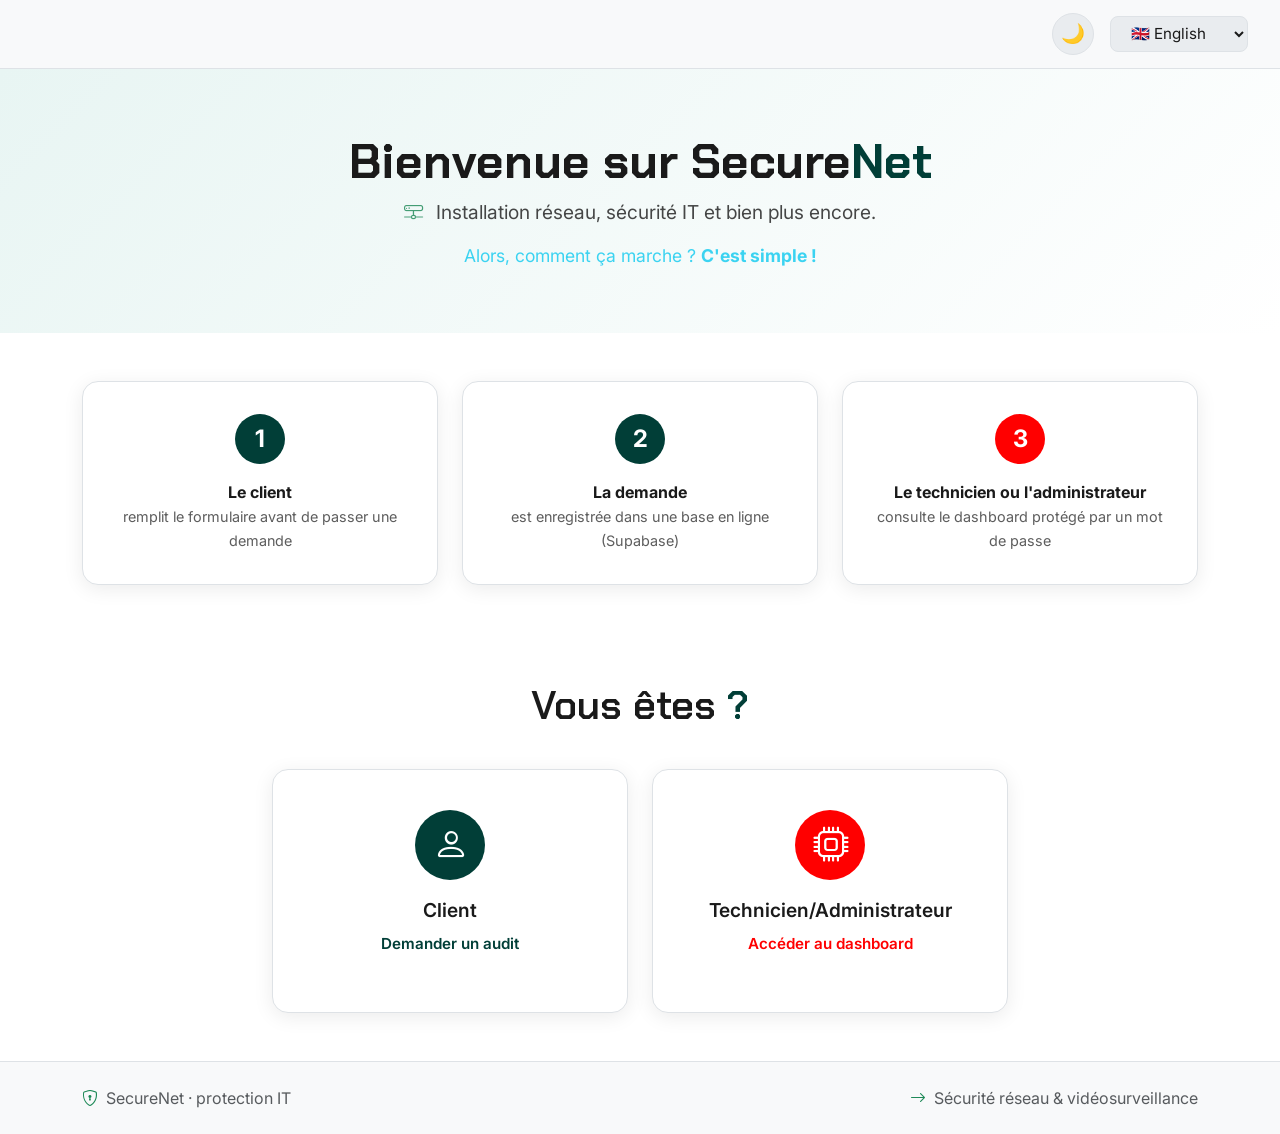
==== accueil.html @ b7173451 "Add files via upload" ====
<!DOCTYPE html>
<html lang="fr">
<head>
    <meta charset="UTF-8">
    <meta name="viewport" content="width=device-width, initial-scale=1.0">
    
    <!-- Bootstrap -->
    <link href="https://cdn.jsdelivr.net/npm/bootstrap@5.3.3/dist/css/bootstrap.min.css" rel="stylesheet">
    <link rel="stylesheet" href="https://cdn.jsdelivr.net/npm/bootstrap-icons@1.11.3/font/bootstrap-icons.css">
    <script src="https://cdn.jsdelivr.net/npm/bootstrap@5.3.3/dist/js/bootstrap.bundle.min.js" defer></script>
    
    <!-- Google Fonts -->
    <link href="https://fonts.googleapis.com/css2?family=Chakra+Petch:wght@500;600;700&family=Inter:wght@400;500;600&display=swap" rel="stylesheet">
    
    <!-- Votre CSS -->
    <link rel="stylesheet" href="accueil.css">
    
    <title>SecureNet · Accueil</title>
</head>
<body>

<div class="container-fluid px-0">

    <!-- ===== EN-TÊTE AVEC LES BOUTONS ===== -->
    <header>
        <div class="header-controls">
            <!-- Bouton Jour/Nuit -->
            <button id="theme-toggle" aria-label="Basculer le mode sombre">
                🌙
            </button>

            <!-- Sélecteur de langue -->
            <select id="language-selector">
                <option value="fr">🇫🇷 Français</option>
                <option value="en">🇬🇧 English</option>
            </select>
        </div>
    </header>

    <!-- ===== HERO SECTION ===== -->
    <div class="hero-section">
        <div class="container">
            <h1 class="hero-title">
                Bienvenue sur Secure<span class="highlight">Net</span>
            </h1>
            <p class="hero-sub">
                <i class="bi bi-hdd-network me-2 text-success"></i>
                <span data-i18n="subtitle">Installation réseau, sécurité IT et bien plus encore.</span>
            </p>
            <p class="hero-sub text-info" style="font-size:1.1rem; margin-top:0.25rem;">
                <span data-i18n="how_it_works">Alors, comment ça marche ?</span> <strong data-i18n="simple">C'est simple !</strong>
            </p>
        </div>
    </div>

    <!-- ===== ÉTAPES ===== -->
    <div class="steps-section">
        <div class="container">
            <div class="row g-4 justify-content-center">

                <!-- Étape 1 - VERT -->
                <div class="col-md-4">
                    <div class="step-card">
                        <div class="step-number green">1</div>
                        <p class="step-text">
                            <strong data-i18n="step1_title">Le client</strong><br>
                            <span class="muted" data-i18n="step1_desc">remplit le formulaire avant de passer une demande</span>
                        </p>
                    </div>
                </div>

                <!-- Étape 2 - VERT -->
                <div class="col-md-4">
                    <div class="step-card">
                        <div class="step-number green">2</div>
                        <p class="step-text">
                            <strong data-i18n="step2_title">La demande</strong><br>
                            <span class="muted" data-i18n="step2_desc">est enregistrée dans une base en ligne (Supabase)</span>
                        </p>
                    </div>
                </div>

                <!-- Étape 3 - ROUGE -->
                <div class="col-md-4">
                    <div class="step-card">
                        <div class="step-number red">3</div>
                        <p class="step-text">
                            <strong data-i18n="step3_title">Le technicien ou l'administrateur</strong><br>
                            <span class="muted" data-i18n="step3_desc">consulte le dashboard protégé par un mot de passe</span>
                        </p>
                    </div>
                </div>

            </div>
        </div>
    </div>

    <!-- ===== VOUS ÊTES ? ===== -->
    <div class="role-section">
        <div class="container">
            <h2 class="role-title">
                <span data-i18n="you_are">Vous êtes</span> <span class="highlight">?</span>
            </h2>

            <div class="row g-4 justify-content-center">

                <!-- CLIENT - VERT -->
                <div class="col-md-5 col-lg-4">
                    <a href="index.html" class="role-card text-decoration-none">
                        <div class="icon-circle green">
                            <i class="bi bi-person"></i>
                        </div>
                        <div class="role-name" data-i18n="client">Client</div>
                        <p class="role-desc">
                            <span class="highlight" data-i18n="ask_audit">Demander un audit</span>
                        </p>
                    </a>
                </div>

                <!-- TECHNICIEN - ROUGE -->
                <div class="col-md-5 col-lg-4">
                    <a href="connexionadmin.html" class="role-card text-decoration-none" id="btnTech">
                        <div class="icon-circle red">
                            <i class="bi bi-cpu"></i>
                        </div>
                        <div class="role-name" data-i18n="tech">Technicien/Administrateur</div>
                        <p class="role-desc">
                            <span class="highlight-red" data-i18n="access_dashboard">Accéder au dashboard</span>
                        </p>
                    </a>
                </div>

            </div>
        </div>
    </div>

    <!-- ===== FOOTER ===== -->
    <div class="footer-bar">
        <div class="container">
            <div class="row align-items-center">
                <div class="col-md-6 text-center text-md-start text-muted">
                    <i class="bi bi-shield-lock me-1 text-success"></i>
                    <span data-i18n="footer_left">SecureNet · protection IT</span>
                </div>
                <div class="col-md-6 text-center text-md-end text-muted">
                    <i class="bi bi-arrow-right me-1 text-success"></i>
                    <span data-i18n="footer_right">Sécurité réseau &amp; vidéosurveillance</span>
                </div>
            </div>
        </div>
    </div>

</div>

<!-- ===== JAVASCRIPT ===== -->
<script src="accueil.js"></script>

</body>
</html>
---- accueil.css ----
/* ============================================
   VARIABLES
   ============================================ */
:root {
    /* Couleurs principales */
    --bg-color: #ffffff;
    --text-color: #1a1a1a;
    --header-bg: #f8f9fa;
    --border-color: #dee2e6;
    --card-bg: #ffffff;
    
    /* Couleur VERT #013e37 */
    --green-color: #013e37;
    --green-hover: #015a4f;
    --green-light: #e8f5f3;
    
    /* Couleur ROUGE */
    --red-color: red;
    --red-hover: red;
    --red-light: #fde8ea;
    
    /* Boutons */
    --btn-bg: #e9ecef;
    --btn-hover: #dee2e6;
    
    /* Ombres */
    --shadow: 0 4px 20px rgba(0,0,0,0.08);
    
    /* Transitions */
    --transition: 0.3s ease;
}

/* ============================================
   MODE SOMBRE
   ============================================ */
.dark-mode {
    --bg-color: #121212;
    --text-color: #e0e0e0;
    --header-bg: #1e1e1e;
    --border-color: #333;
    --card-bg: #1e1e1e;
    --btn-bg: #2a2a2a;
    --btn-hover: #3a3a3a;
    --shadow: 0 4px 20px rgba(0,0,0,0.4);
    --green-light: #1a2a27;
    --red-light: #2a1a1c;
}

/* ============================================
   STYLES DE BASE
   ============================================ */
* {
    margin: 0;
    padding: 0;
    box-sizing: border-box;
}

body {
    background-color: var(--bg-color);
    color: var(--text-color);
    font-family: 'Inter', sans-serif;
    transition: background-color var(--transition), color var(--transition);
}

/* ============================================
   EN-TÊTE
   ============================================ */
header {
    background-color: var(--header-bg);
    padding: 0.8rem 2rem;
    border-bottom: 1px solid var(--border-color);
    transition: background-color var(--transition);
}

.header-controls {
    display: flex;
    justify-content: flex-end;
    align-items: center;
    gap: 1rem;
    max-width: 1400px;
    margin: 0 auto;
}

/* ============================================
   BOUTON JOUR/NUIT
   ============================================ */
#theme-toggle {
    background-color: var(--btn-bg);
    color: var(--text-color);
    border: 1px solid var(--border-color);
    border-radius: 50%;
    width: 42px;
    height: 42px;
    font-size: 1.2rem;
    cursor: pointer;
    transition: all var(--transition);
    display: flex;
    align-items: center;
    justify-content: center;
}

#theme-toggle:hover {
    background-color: var(--btn-hover);
    transform: scale(1.05);
}

/* ============================================
   SÉLECTEUR DE LANGUE
   ============================================ */
#language-selector {
    background-color: var(--btn-bg);
    color: var(--text-color);
    border: 1px solid var(--border-color);
    padding: 0.4rem 1rem;
    border-radius: 8px;
    font-size: 0.95rem;
    cursor: pointer;
    transition: all var(--transition);
}

#language-selector:hover {
    background-color: var(--btn-hover);
}

#language-selector:focus {
    outline: 2px solid var(--green-color);
    outline-offset: 2px;
}

/* ============================================
   HERO SECTION
   ============================================ */
.hero-section {
    padding: 4rem 0 3rem;
    text-align: center;
    background: linear-gradient(135deg, var(--green-light) 0%, var(--bg-color) 100%);
    transition: background var(--transition);
}

.hero-title {
    font-family: 'Chakra Petch', sans-serif;
    font-weight: 700;
    font-size: 3rem;
    color: var(--text-color);
}

.hero-title .highlight {
    color: var(--green-color);
}

.hero-sub {
    font-size: 1.2rem;
    color: var(--text-color);
    opacity: 0.8;
    margin-top: 0.5rem;
}

/* ============================================
   ÉTAPES
   ============================================ */
.steps-section {
    padding: 3rem 0;
}

.step-card {
    background-color: var(--card-bg);
    border: 1px solid var(--border-color);
    border-radius: 16px;
    padding: 2rem 1.5rem;
    text-align: center;
    box-shadow: var(--shadow);
    transition: all var(--transition);
    height: 100%;
}

.step-card:hover {
    transform: translateY(-5px);
    box-shadow: 0 8px 30px rgba(0,0,0,0.12);
}

/* ✅ CERCLE VERT pour les étapes 1 et 2 */
.step-number.green {
    background: var(--green-color) !important;
    color: #ffffff !important;
    width: 50px;
    height: 50px;
    border-radius: 50%;
    display: flex;
    align-items: center;
    justify-content: center;
    font-size: 1.5rem;
    font-weight: 700;
    margin: 0 auto 1rem;
    transition: background var(--transition);
}

.step-number.green:hover {
    background: var(--green-hover) !important;
}

/* ✅ CERCLE ROUGE pour l'étape 3 */
.step-number.red {
    background: var(--red-color) !important;
    color: #ffffff !important;
    width: 50px;
    height: 50px;
    border-radius: 50%;
    display: flex;
    align-items: center;
    justify-content: center;
    font-size: 1.5rem;
    font-weight: 700;
    margin: 0 auto 1rem;
    transition: background var(--transition);
}

.step-number.red:hover {
    background: var(--red-hover) !important;
}

.step-text {
    font-size: 1rem;
    margin: 0;
}

.step-text .muted {
    opacity: 0.7;
    font-size: 0.9rem;
}

/* ============================================
   RÔLES
   ============================================ */
.role-section {
    padding: 3rem 0;
}

.role-title {
    text-align: center;
    font-family: 'Chakra Petch', sans-serif;
    font-weight: 600;
    font-size: 2.5rem;
    margin-bottom: 2.5rem;
    color: var(--text-color);
}

.role-title .highlight {
    color: var(--green-color);
}

.role-card {
    background-color: var(--card-bg);
    border: 1px solid var(--border-color);
    border-radius: 16px;
    padding: 2.5rem 1.5rem;
    text-align: center;
    display: block;
    box-shadow: var(--shadow);
    transition: all var(--transition);
    cursor: pointer;
}

.role-card:hover {
    transform: translateY(-8px);
    box-shadow: 0 12px 40px rgba(0,0,0,0.15);
    border-color: var(--green-color);
}

/* ✅ CERCLE VERT pour le Client */
.icon-circle.green {
    background: var(--green-color) !important;
    color: #ffffff !important;
    width: 70px;
    height: 70px;
    border-radius: 50%;
    display: flex;
    align-items: center;
    justify-content: center;
    font-size: 2.2rem;
    margin: 0 auto 1rem;
    transition: all var(--transition);
}

.icon-circle.green:hover {
    transform: scale(1.05);
    background: var(--green-hover) !important;
}

/* ✅ CERCLE ROUGE pour le Technicien */
.icon-circle.red {
    background: var(--red-color) !important;
    color: #ffffff !important;
    width: 70px;
    height: 70px;
    border-radius: 50%;
    display: flex;
    align-items: center;
    justify-content: center;
    font-size: 2.2rem;
    margin: 0 auto 1rem;
    transition: all var(--transition);
}

.icon-circle.red:hover {
    transform: scale(1.05);
    background: var(--red-hover) !important;
}

.role-name {
    font-weight: 600;
    font-size: 1.2rem;
    color: var(--text-color);
}

.role-desc {
    margin-top: 0.5rem;
    font-size: 0.95rem;
}

.role-desc .highlight {
    color: var(--green-color);
    font-weight: 600;
}

.role-desc .highlight-red {
    color: var(--red-color);
    font-weight: 600;
}

/* ============================================
   FOOTER
   ============================================ */
.footer-bar {
    background-color: var(--header-bg);
    border-top: 1px solid var(--border-color);
    padding: 1.5rem 0;
    transition: background var(--transition);
}

/* ============================================
   RESPONSIVE
   ============================================ */
@media (max-width: 768px) {
    .hero-title {
        font-size: 2rem;
    }
    
    .role-title {
        font-size: 1.8rem;
    }
    
    .header-controls {
        justify-content: center;
    }
    
    header {
        padding: 0.5rem 1rem;
    }
    
    .step-card {
        padding: 1.5rem 1rem;
    }
}
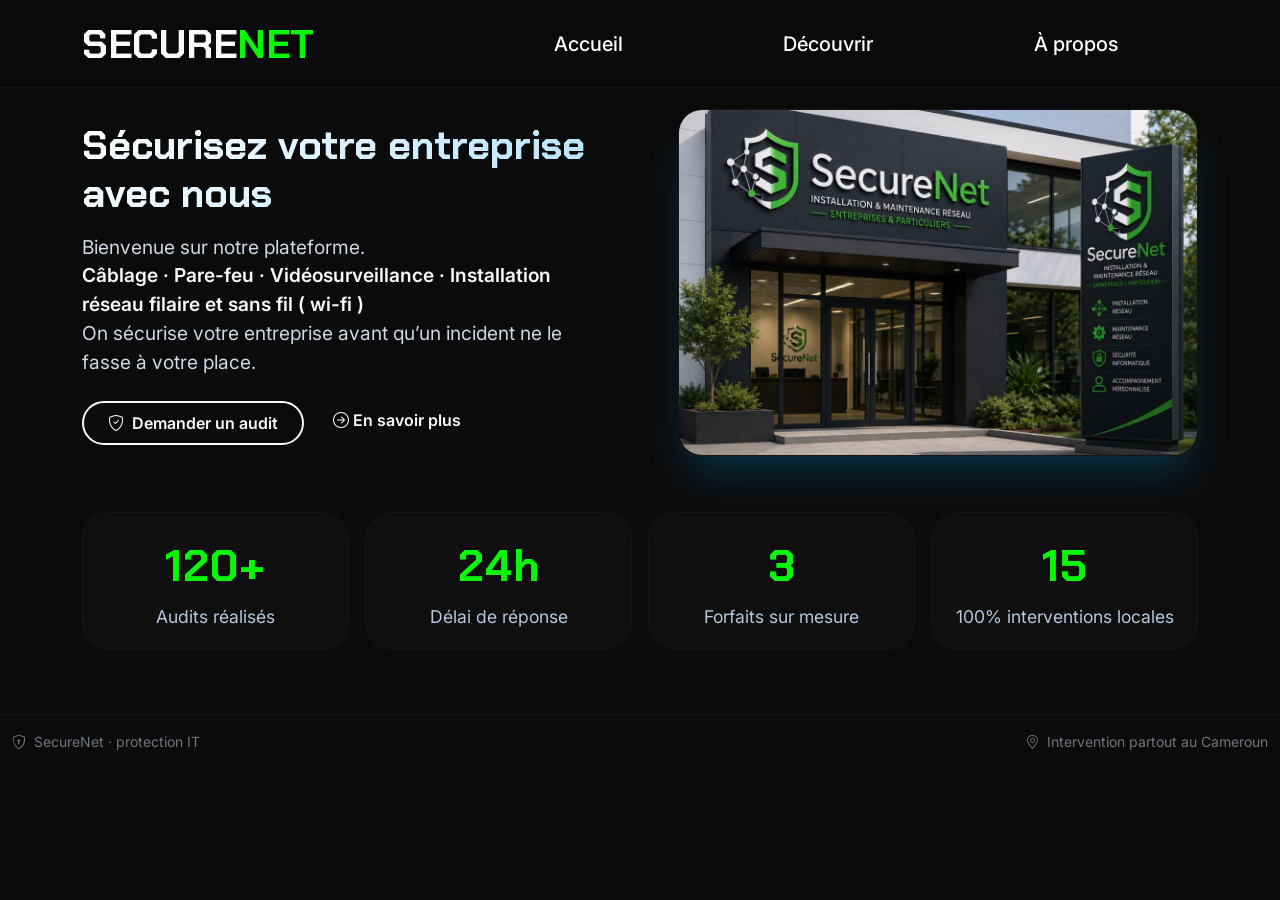
==== commit 8b521f2b: "Premier commit - SecureNet" ====
--- a/accueil.html
+++ b/accueil.html
@@ -1,159 +1,130 @@
-<!DOCTYPE html>
-<html lang="fr">
-<head>
-    <meta charset="UTF-8">
-    <meta name="viewport" content="width=device-width, initial-scale=1.0">
-    
-    <!-- Bootstrap -->
-    <link href="https://cdn.jsdelivr.net/npm/bootstrap@5.3.3/dist/css/bootstrap.min.css" rel="stylesheet">
-    <link rel="stylesheet" href="https://cdn.jsdelivr.net/npm/bootstrap-icons@1.11.3/font/bootstrap-icons.css">
-    <script src="https://cdn.jsdelivr.net/npm/bootstrap@5.3.3/dist/js/bootstrap.bundle.min.js" defer></script>
-    
-    <!-- Google Fonts -->
-    <link href="https://fonts.googleapis.com/css2?family=Chakra+Petch:wght@500;600;700&family=Inter:wght@400;500;600&display=swap" rel="stylesheet">
-    
-    <!-- Votre CSS -->
-    <link rel="stylesheet" href="accueil.css">
-    
-    <title>SecureNet · Accueil</title>
-</head>
-<body>
-
-<div class="container-fluid px-0">
-
-    <!-- ===== EN-TÊTE AVEC LES BOUTONS ===== -->
-    <header>
-        <div class="header-controls">
-            <!-- Bouton Jour/Nuit -->
-            <button id="theme-toggle" aria-label="Basculer le mode sombre">
-                🌙
-            </button>
-
-            <!-- Sélecteur de langue -->
-            <select id="language-selector">
-                <option value="fr">🇫🇷 Français</option>
-                <option value="en">🇬🇧 English</option>
-            </select>
-        </div>
-    </header>
-
-    <!-- ===== HERO SECTION ===== -->
-    <div class="hero-section">
-        <div class="container">
-            <h1 class="hero-title">
-                Bienvenue sur Secure<span class="highlight">Net</span>
-            </h1>
-            <p class="hero-sub">
-                <i class="bi bi-hdd-network me-2 text-success"></i>
-                <span data-i18n="subtitle">Installation réseau, sécurité IT et bien plus encore.</span>
-            </p>
-            <p class="hero-sub text-info" style="font-size:1.1rem; margin-top:0.25rem;">
-                <span data-i18n="how_it_works">Alors, comment ça marche ?</span> <strong data-i18n="simple">C'est simple !</strong>
-            </p>
-        </div>
-    </div>
-
-    <!-- ===== ÉTAPES ===== -->
-    <div class="steps-section">
-        <div class="container">
-            <div class="row g-4 justify-content-center">
-
-                <!-- Étape 1 - VERT -->
-                <div class="col-md-4">
-                    <div class="step-card">
-                        <div class="step-number green">1</div>
-                        <p class="step-text">
-                            <strong data-i18n="step1_title">Le client</strong><br>
-                            <span class="muted" data-i18n="step1_desc">remplit le formulaire avant de passer une demande</span>
-                        </p>
-                    </div>
-                </div>
-
-                <!-- Étape 2 - VERT -->
-                <div class="col-md-4">
-                    <div class="step-card">
-                        <div class="step-number green">2</div>
-                        <p class="step-text">
-                            <strong data-i18n="step2_title">La demande</strong><br>
-                            <span class="muted" data-i18n="step2_desc">est enregistrée dans une base en ligne (Supabase)</span>
-                        </p>
-                    </div>
-                </div>
-
-                <!-- Étape 3 - ROUGE -->
-                <div class="col-md-4">
-                    <div class="step-card">
-                        <div class="step-number red">3</div>
-                        <p class="step-text">
-                            <strong data-i18n="step3_title">Le technicien ou l'administrateur</strong><br>
-                            <span class="muted" data-i18n="step3_desc">consulte le dashboard protégé par un mot de passe</span>
-                        </p>
-                    </div>
-                </div>
-
-            </div>
-        </div>
-    </div>
-
-    <!-- ===== VOUS ÊTES ? ===== -->
-    <div class="role-section">
-        <div class="container">
-            <h2 class="role-title">
-                <span data-i18n="you_are">Vous êtes</span> <span class="highlight">?</span>
-            </h2>
-
-            <div class="row g-4 justify-content-center">
-
-                <!-- CLIENT - VERT -->
-                <div class="col-md-5 col-lg-4">
-                    <a href="index.html" class="role-card text-decoration-none">
-                        <div class="icon-circle green">
-                            <i class="bi bi-person"></i>
-                        </div>
-                        <div class="role-name" data-i18n="client">Client</div>
-                        <p class="role-desc">
-                            <span class="highlight" data-i18n="ask_audit">Demander un audit</span>
-                        </p>
-                    </a>
-                </div>
-
-                <!-- TECHNICIEN - ROUGE -->
-                <div class="col-md-5 col-lg-4">
-                    <a href="connexionadmin.html" class="role-card text-decoration-none" id="btnTech">
-                        <div class="icon-circle red">
-                            <i class="bi bi-cpu"></i>
-                        </div>
-                        <div class="role-name" data-i18n="tech">Technicien/Administrateur</div>
-                        <p class="role-desc">
-                            <span class="highlight-red" data-i18n="access_dashboard">Accéder au dashboard</span>
-                        </p>
-                    </a>
-                </div>
-
-            </div>
-        </div>
-    </div>
-
-    <!-- ===== FOOTER ===== -->
-    <div class="footer-bar">
-        <div class="container">
-            <div class="row align-items-center">
-                <div class="col-md-6 text-center text-md-start text-muted">
-                    <i class="bi bi-shield-lock me-1 text-success"></i>
-                    <span data-i18n="footer_left">SecureNet · protection IT</span>
-                </div>
-                <div class="col-md-6 text-center text-md-end text-muted">
-                    <i class="bi bi-arrow-right me-1 text-success"></i>
-                    <span data-i18n="footer_right">Sécurité réseau &amp; vidéosurveillance</span>
-                </div>
-            </div>
-        </div>
-    </div>
-
-</div>
-
-<!-- ===== JAVASCRIPT ===== -->
-<script src="accueil.js"></script>
-
-</body>
+<!DOCTYPE html>
+<html lang="fr">
+<head>
+  <meta charset="UTF-8">
+  <meta name="viewport" content="width=device-width, initial-scale=1.0">
+  <title>SecureNet · Sécurité IT</title>
+
+  <!-- Bootstrap 5 + icônes + Google Fonts -->
+  <link href="https://cdn.jsdelivr.net/npm/bootstrap@5.3.3/dist/css/bootstrap.min.css" rel="stylesheet">
+  <link rel="stylesheet" href="https://cdn.jsdelivr.net/npm/bootstrap-icons@1.11.3/font/bootstrap-icons.css">
+  <script src="https://cdn.jsdelivr.net/npm/bootstrap@5.3.3/dist/js/bootstrap.bundle.min.js" defer></script>
+  <link href="https://fonts.googleapis.com/css2?family=Chakra+Petch:wght@500;600;700&family=IBM+Plex+Mono:wght@400;500&family=Inter:wght@400;500;600&display=swap" rel="stylesheet">
+  <link rel="stylesheet" href="accueil.css">
+</head>
+<body>
+
+  <div class="container-fluid bg-dark-custom text-white px-0">
+
+    <div class="fixed-top fixed-nav">
+      <div class="container">
+        <div class="row align-items-center">
+          <div class="col-12">
+            <nav class="nav nav-pills nav-fill align-items-center py-1">
+              <a class="navbar-brand brand fw-bold fs-1 text-light m-0" href="#">
+                SECURE<span class="text-">NET</span>
+              </a>
+              <a class="nav-link text-white fs-5 d-none d-md-inline" href="#"></a>
+              <a class="nav-link text-white fs-5" href="#" id="bonj">Accueil</a>
+              <a class="nav-link text-white fs-5" href="découvrir.html">Découvrir</a>
+              <a class="nav-link text-white fs-5" href="propos.html">À propos</a>
+            </nav>
+          </div>
+        </div>
+      </div>
+    </div>
+
+    <!-- ===== ESPACE pour ne pas cacher le contenu ===== -->
+    <div style="height: 85px;"></div>
+
+    <!-- ===== SECTION HERO ===== -->
+    <div class="container mt-2 mt-md-4">
+      <div class="row d-flex align-items-center g-4 g-lg-5">
+
+        <!-- Texte gauche -->
+        <div class="col-lg-6 col-md-7 order-2 order-md-1">
+          <h1 class="hero-title fs-1 fw-bold mb-3">
+            Sécurisez votre entreprise <br>avec nous
+          </h1>
+          <p class="hero-text mb-4">
+            Bienvenue sur notre plateforme. <br>
+            <span class="text-light fw-semibold">Câblage · Pare-feu · Vidéosurveillance · Installation réseau filaire et sans fil ( wi-fi )</span> <br>
+            On sécurise votre entreprise avant qu’un incident ne le fasse à votre place.
+          </p>
+          <div class="d-flex flex-wrap gap-3 mt-3">
+            <a href="#" class="btn btn-outline-light rounded-pill px-4 py-2 fw-semibold border-2">
+              <i class="bi bi-shield-check me-2"></i>Demander un audit
+            </a>
+            <a href="#" class="btn btn-link text-light text-decoration-none fw-semibold">
+              <i class="bi bi-arrow-right-circle me-1"></i>En savoir plus
+            </a>
+          </div>
+        </div>
+
+        <!-- Image droite -->
+        <div class="col-lg-6 col-md-5 order-1 order-md-2 text-center text-md-end">
+          <img src="image/IMG-20260813-WA0003.jpg" 
+               alt="Sécurité réseau SecureNet" 
+               class="img-fluid img-soft w-100" 
+               style="max-width: 520px;"
+               onerror="this.onerror=null; this.src='data:image/svg+xml,%3Csvg xmlns=\'http://www.w3.org/2000/svg\' width=\'400\' height=\'300\' viewBox=\'0 0 400 300\'%3E%3Crect width=\'400\' height=\'300\' fill=\'%231a1f2b\'/%3E%3Ctext x=\'30\' y=\'160\' font-family=\'Inter\' font-size=\'20\' fill=\'%235a6b8a\'%3Esecurenet — image%3C/text%3E%3C/svg%3E';">
+        </div>
+      </div>
+    </div>
+
+    <!-- ===== STATISTIQUES ===== -->
+    <div class="container mt-5 mt-lg-5 pt-2 pb-4">
+      <div class="row g-3 text-center">
+
+        <div class="col-md-3">
+          <div class="stat-card">
+            <div class="stat-number">120+</div>
+            <div class="stat-label">Audits réalisés</div>
+          </div>
+        </div>
+
+        <div class="col-md-3">
+          <div class="stat-card">
+            <div class="stat-number">24h</div>
+            <div class="stat-label">Délai de réponse</div>
+          </div>
+        </div>
+
+        <div class="col-md-3">
+          <div class="stat-card">
+            <div class="stat-number">3</div>
+            <div class="stat-label">Forfaits sur mesure</div>
+          </div>
+        </div>
+
+        <div class="col-md-3">
+          <div class="stat-card">
+            <div class="stat-number">15</div>
+            <div class="stat-label">100% interventions locales</div>
+          </div>
+        </div>
+
+      </div>
+    </div>
+
+    <!-- ===== PETIT ESPACE FIN ===== -->
+    <div class="container-fluid py-3"></div>
+
+    <!-- ===== FOOTER LÉGER (exemple) ===== -->
+    <div class="container-fluid border-top border-secondary border-opacity-10 py-3 mt-2">
+      <div class="row align-items-center">
+        <div class="col-md-6 text-center text-md-start text-secondary small">
+          <i class="bi bi-shield-lock me-1"></i> SecureNet · protection IT
+        </div>
+        <div class="col-md-6 text-center text-md-end text-secondary small">
+          <i class="bi bi-geo-alt me-1"></i> Intervention partout au Cameroun
+        </div>
+      </div>
+    </div>
+
+  </div> 
+
+  <!-- petit script pour éviter le flash de la nav fixe (optionnel) -->
+  <script src="accueil.js"></script>
+</body>
 </html>
